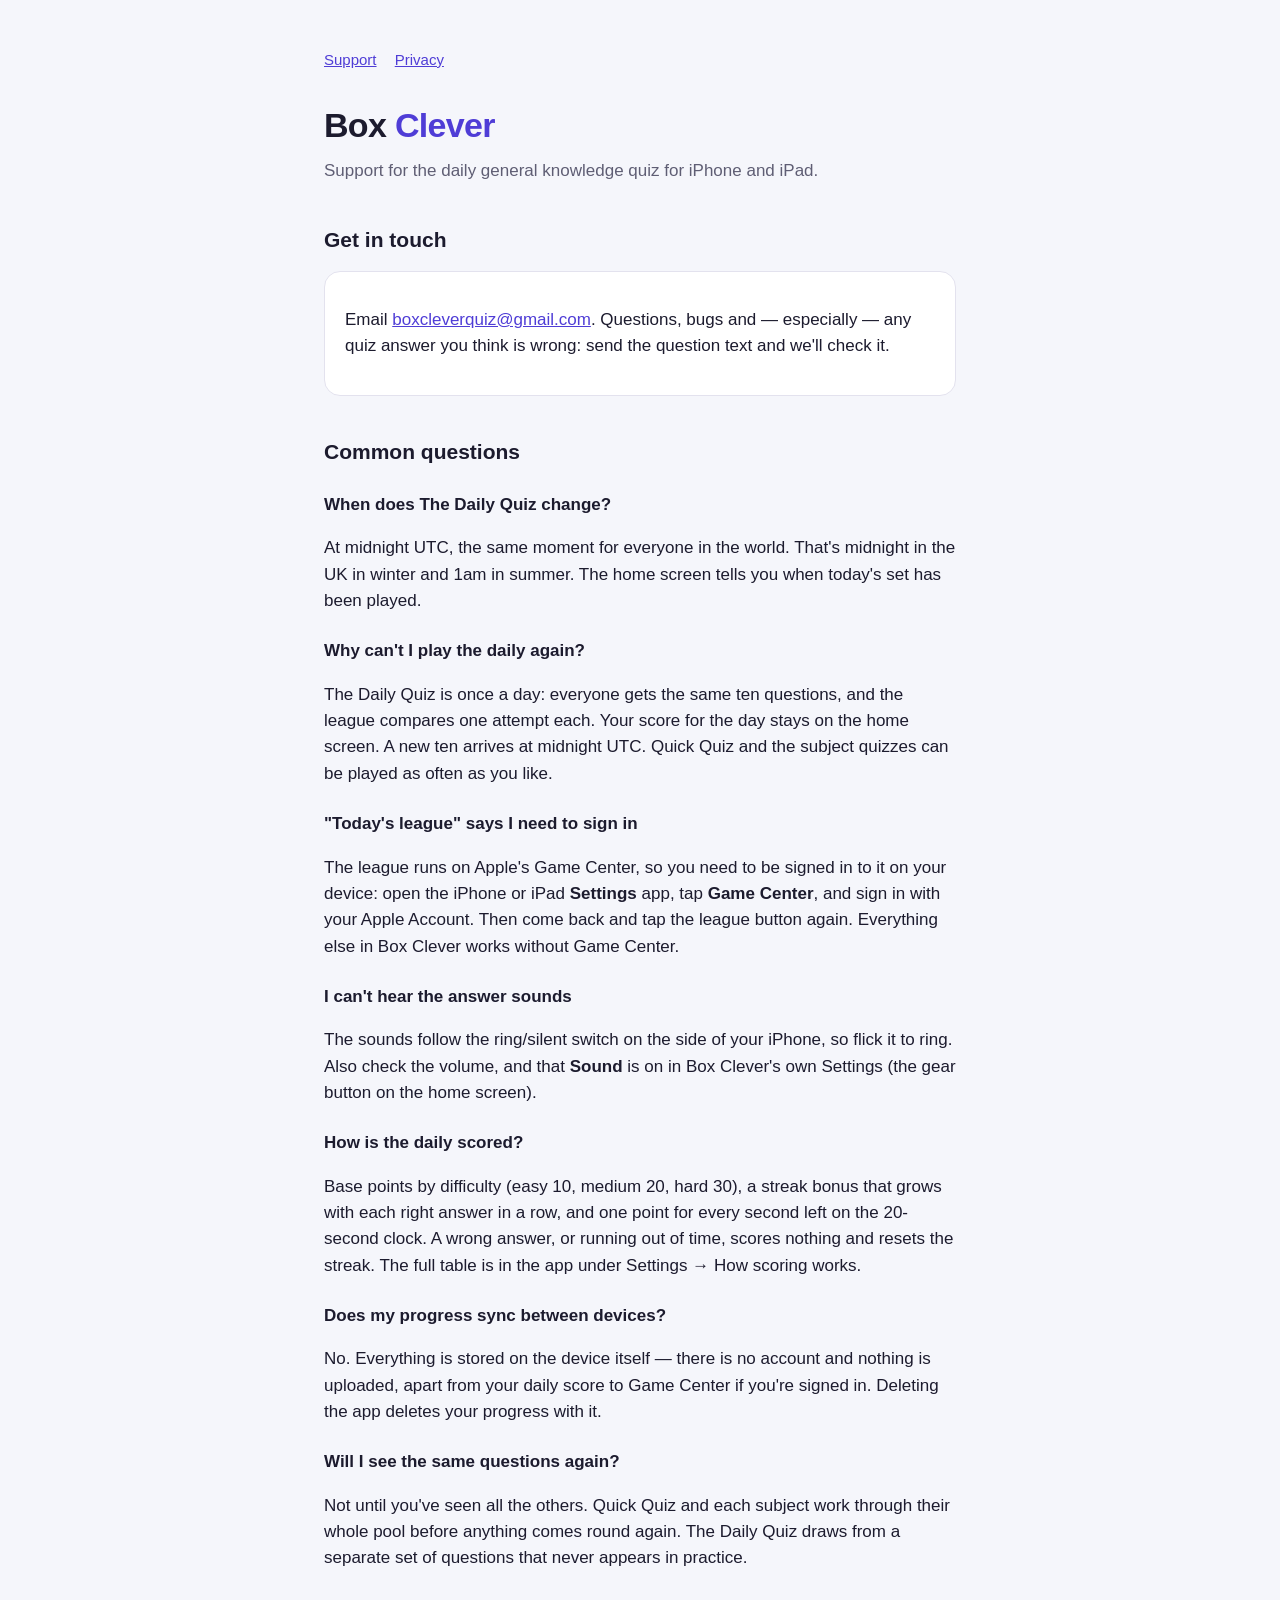
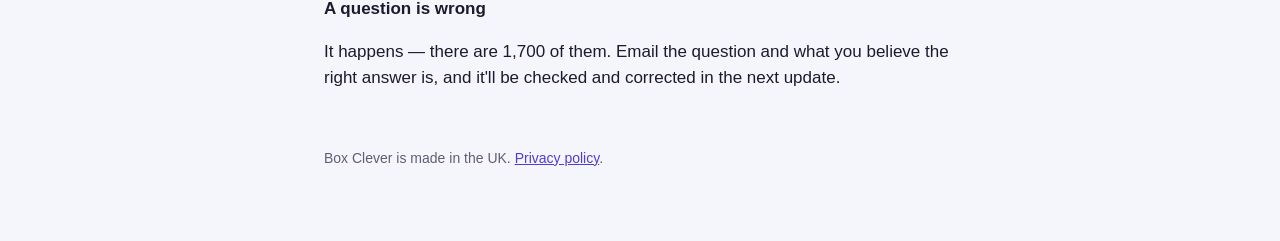
==== index.html @ cc8e6859 "Add files via upload" ====
<!doctype html>
<html lang="en-GB">
<head>
<meta charset="utf-8">
<meta name="viewport" content="width=device-width, initial-scale=1">
<title>Box Clever — Support</title>
<link rel="stylesheet" href="style.css">
</head>
<body>
<main>
<nav><a href="index.html">Support</a> <a href="privacy.html">Privacy</a></nav>
<h1>Box <span>Clever</span></h1>
<p class="lede">Support for the daily general knowledge quiz for iPhone and iPad.</p>

<h2>Get in touch</h2>
<div class="card">
<p>Email <a href="mailto:boxcleverquiz@gmail.com">boxcleverquiz@gmail.com</a>. Questions, bugs and — especially — any quiz answer you think is wrong: send the question text and we'll check it.</p>
</div>

<h2>Common questions</h2>

<h3>When does The Daily Quiz change?</h3>
<p>At midnight UTC, the same moment for everyone in the world. That's midnight in the UK in winter and 1am in summer. The home screen tells you when today's set has been played.</p>

<h3>Why can't I play the daily again?</h3>
<p>The Daily Quiz is once a day: everyone gets the same ten questions, and the league compares one attempt each. Your score for the day stays on the home screen. A new ten arrives at midnight UTC. Quick Quiz and the subject quizzes can be played as often as you like.</p>

<h3>"Today's league" says I need to sign in</h3>
<p>The league runs on Apple's Game Center, so you need to be signed in to it on your device: open the iPhone or iPad <strong>Settings</strong> app, tap <strong>Game Center</strong>, and sign in with your Apple Account. Then come back and tap the league button again. Everything else in Box Clever works without Game Center.</p>

<h3>I can't hear the answer sounds</h3>
<p>The sounds follow the ring/silent switch on the side of your iPhone, so flick it to ring. Also check the volume, and that <strong>Sound</strong> is on in Box Clever's own Settings (the gear button on the home screen).</p>

<h3>How is the daily scored?</h3>
<p>Base points by difficulty (easy 10, medium 20, hard 30), a streak bonus that grows with each right answer in a row, and one point for every second left on the 20-second clock. A wrong answer, or running out of time, scores nothing and resets the streak. The full table is in the app under Settings → How scoring works.</p>

<h3>Does my progress sync between devices?</h3>
<p>No. Everything is stored on the device itself — there is no account and nothing is uploaded, apart from your daily score to Game Center if you're signed in. Deleting the app deletes your progress with it.</p>

<h3>Will I see the same questions again?</h3>
<p>Not until you've seen all the others. Quick Quiz and each subject work through their whole pool before anything comes round again. The Daily Quiz draws from a separate set of questions that never appears in practice.</p>

<h3>A question is wrong</h3>
<p>It happens — there are 1,700 of them. Email the question and what you believe the right answer is, and it'll be checked and corrected in the next update.</p>

<footer>Box Clever is made in the UK. <a href="privacy.html">Privacy policy</a>.</footer>
</main>
</body>
</html>
---- style.css ----
:root { --ink: #1c1b2e; --muted: #5f5e74; --accent: #4f3dd6; --bg: #f5f6fb; --card: #ffffff; --line: #e3e2ee; }
@media (prefers-color-scheme: dark) { :root { --ink: #f1f0fa; --muted: #a9a7c0; --accent: #8d7cf8; --bg: #0e0f15; --card: #181a25; --line: #2a2c3a; } }
* { box-sizing: border-box; }
body { margin: 0; background: var(--bg); color: var(--ink); font: 17px/1.55 -apple-system, "SF Pro Text", "Helvetica Neue", Arial, sans-serif; }
main { max-width: 680px; margin: 0 auto; padding: 48px 24px 72px; }
h1 { font-size: 34px; letter-spacing: -0.02em; margin: 0 0 6px; }
h1 span { color: var(--accent); }
h2 { font-size: 21px; margin: 40px 0 10px; }
h3 { font-size: 17px; margin: 24px 0 4px; }
p, li { color: var(--ink); }
.lede { color: var(--muted); margin-top: 0; }
a { color: var(--accent); }
nav { font-size: 15px; color: var(--muted); margin-bottom: 28px; }
nav a { margin-right: 14px; }
.card { background: var(--card); border: 1px solid var(--line); border-radius: 16px; padding: 18px 20px; margin: 14px 0; }
footer { margin-top: 56px; font-size: 14px; color: var(--muted); }
code { background: var(--card); border: 1px solid var(--line); border-radius: 6px; padding: 1px 6px; font-size: 15px; }
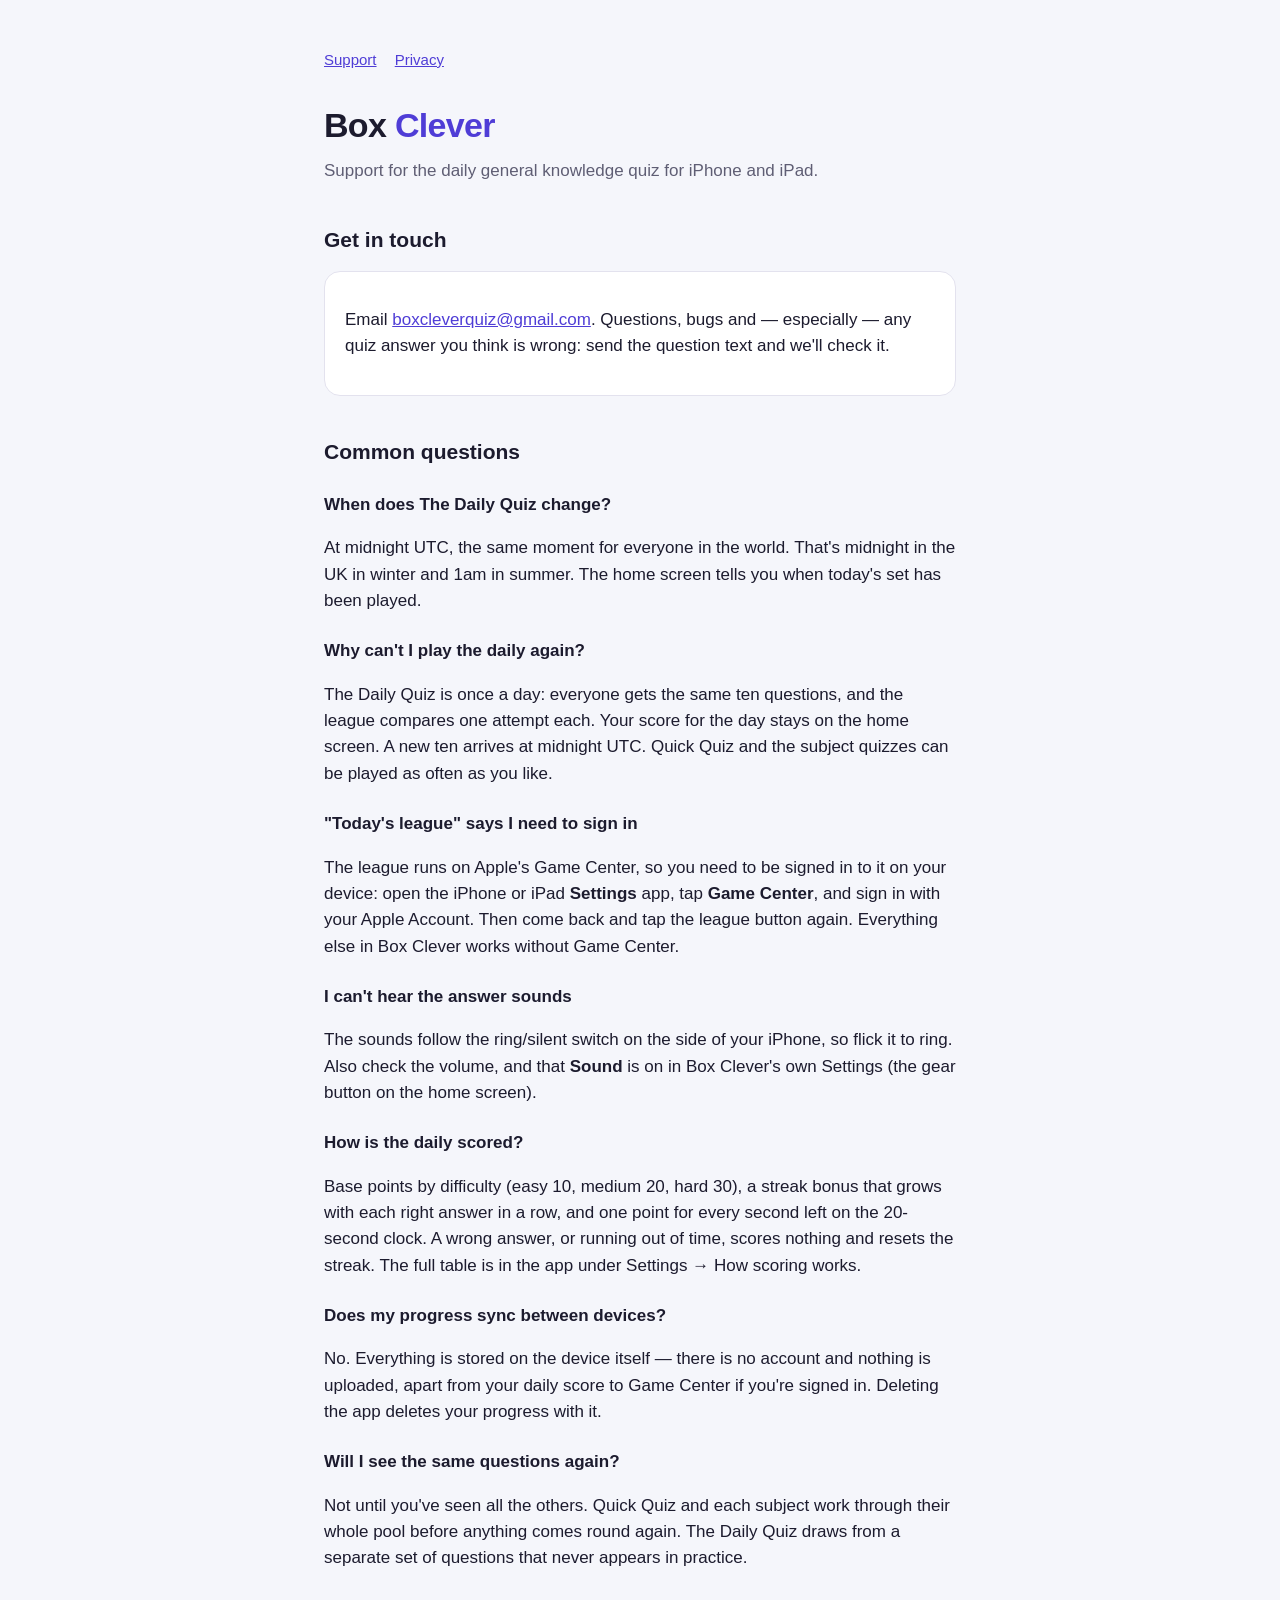
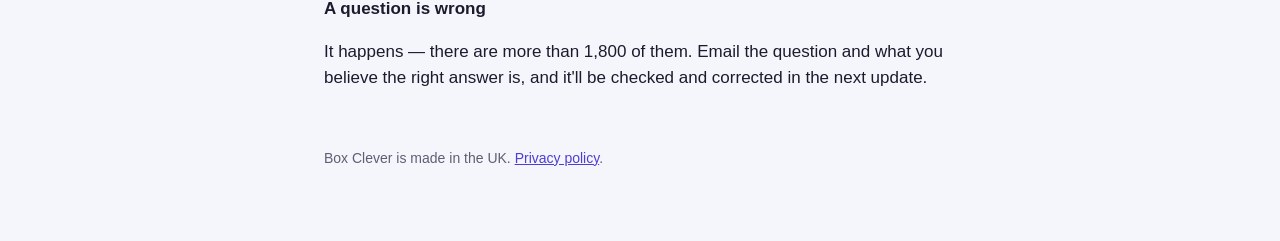
==== commit a15b6491: "Update index.html 'There are 1,700 of them' changed to 'there are more than 1,800 of them'" ====
--- a/index.html
+++ b/index.html
@@ -41,7 +41,7 @@
 <p>Not until you've seen all the others. Quick Quiz and each subject work through their whole pool before anything comes round again. The Daily Quiz draws from a separate set of questions that never appears in practice.</p>
 
 <h3>A question is wrong</h3>
-<p>It happens — there are 1,700 of them. Email the question and what you believe the right answer is, and it'll be checked and corrected in the next update.</p>
+<p>It happens — there are more than 1,800 of them. Email the question and what you believe the right answer is, and it'll be checked and corrected in the next update.</p>
 
 <footer>Box Clever is made in the UK. <a href="privacy.html">Privacy policy</a>.</footer>
 </main>
